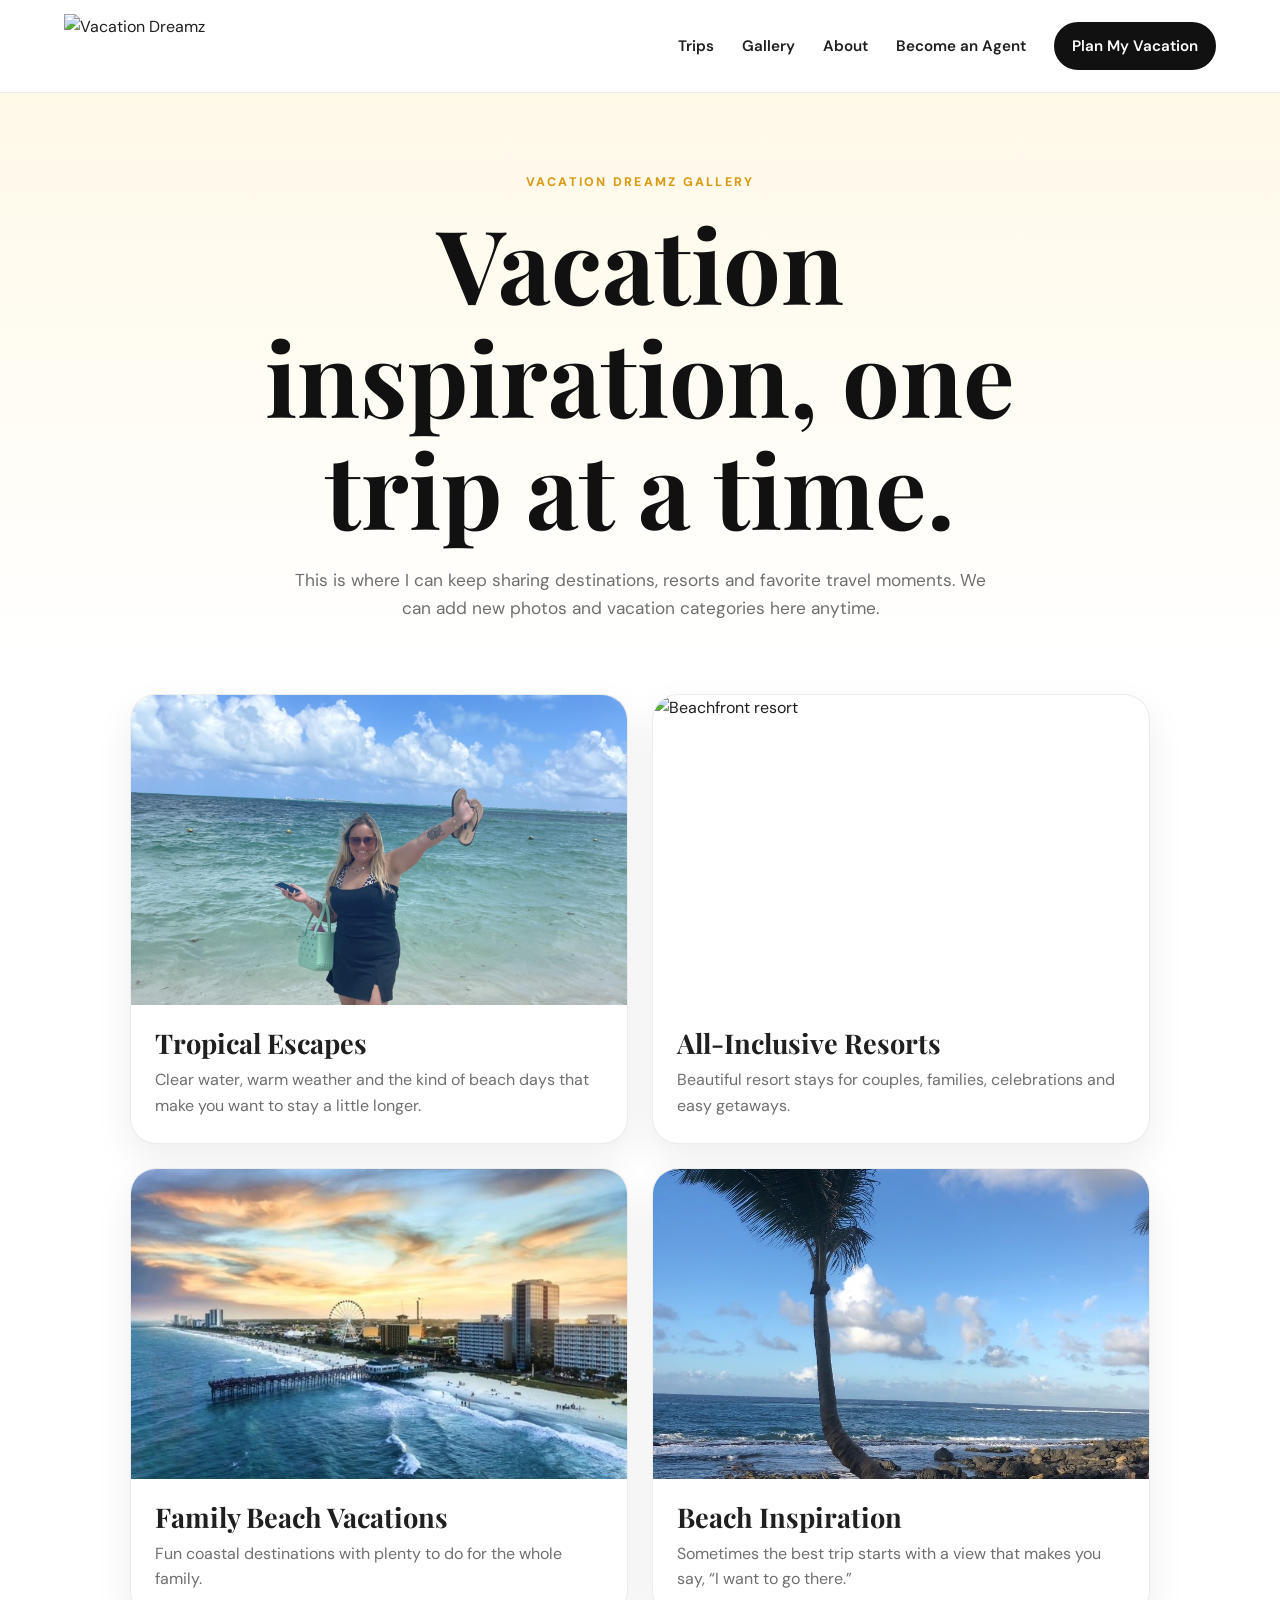
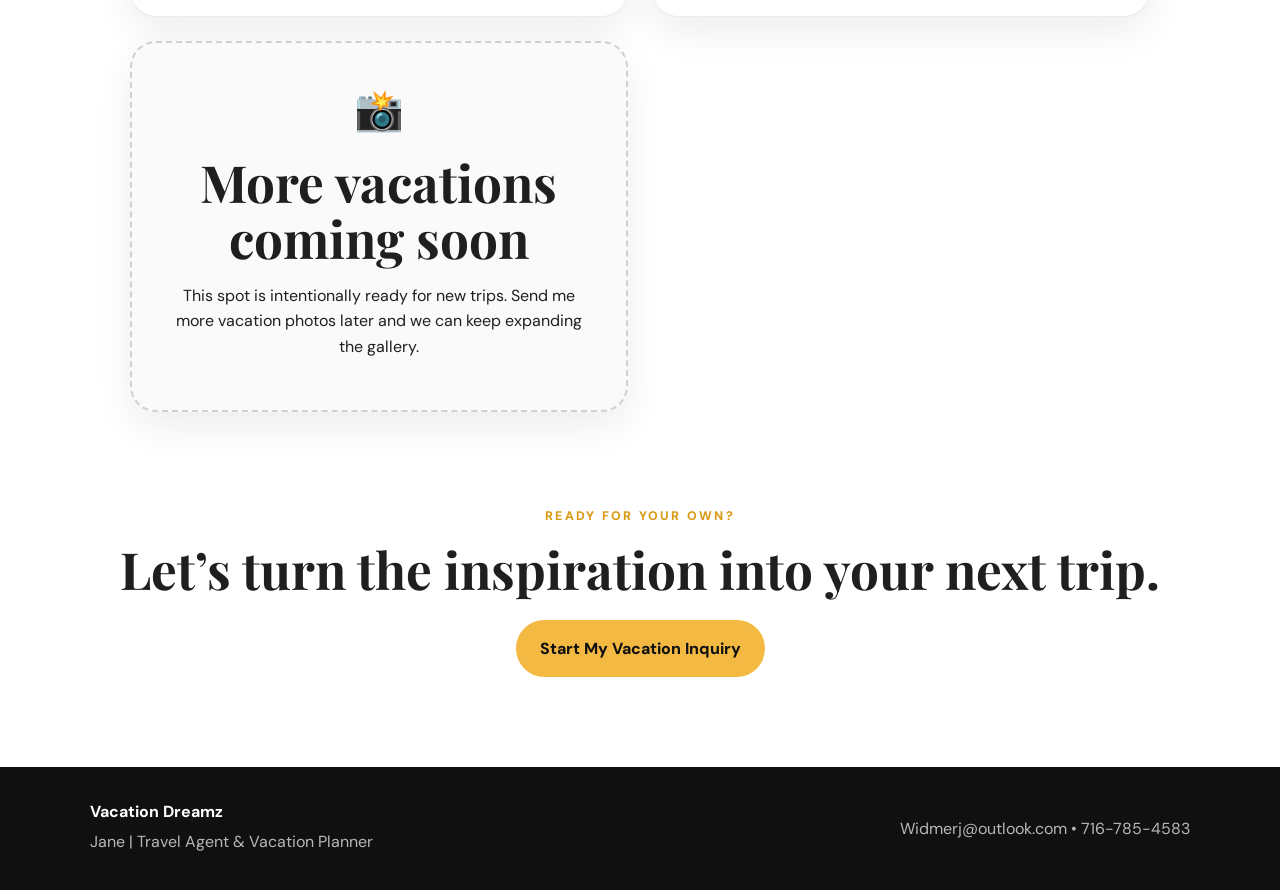
==== gallery.html @ 9902a414 "Add files via upload" ====
<!DOCTYPE html>
<html lang="en">
<head>
  <meta charset="UTF-8" />
  <meta name="viewport" content="width=device-width, initial-scale=1.0" />
  <title>Vacation Gallery | Vacation Dreamz</title>
  <meta name="description" content="Vacation inspiration from Vacation Dreamz by Jane." />
  <link rel="preconnect" href="https://fonts.googleapis.com">
  <link rel="preconnect" href="https://fonts.gstatic.com" crossorigin>
  <link href="https://fonts.googleapis.com/css2?family=DM+Sans:wght@400;500;600;700&family=Playfair+Display:wght@600;700&display=swap" rel="stylesheet">
  <link rel="stylesheet" href="styles.css" />
</head>
<body class="gallery-page">
  <header class="site-header">
    <a class="brand" href="index.html" aria-label="Vacation Dreamz home">
      <img src="vacation-dreamz-logo.svg" alt="Vacation Dreamz" class="brand-logo">
    </a>
    <nav class="nav-links">
      <a href="index.html#services">Trips</a>
      <a href="gallery.html">Gallery</a>
      <a href="index.html#about">About</a>
      <a href="index.html#agent">Become an Agent</a>
      <a class="nav-cta" href="intake.html">Plan My Vacation</a>
    </nav>
  </header>

  <main>
    <section class="gallery-page-hero">
      <p class="eyebrow">VACATION DREAMZ GALLERY</p>
      <h1>Vacation inspiration, one trip at a time.</h1>
      <p>This is where I can keep sharing destinations, resorts and favorite travel moments. We can add new photos and vacation categories here anytime.</p>
    </section>

    <section class="vacation-grid">
      <article class="vacation-card">
        <img src="jane-beach.jpg" alt="Jane on a tropical beach">
        <div class="vacation-card-body">
          <h2>Tropical Escapes</h2>
          <p>Clear water, warm weather and the kind of beach days that make you want to stay a little longer.</p>
        </div>
      </article>

      <article class="vacation-card">
        <img src="dreams-resort.webp" alt="Beachfront resort">
        <div class="vacation-card-body">
          <h2>All-Inclusive Resorts</h2>
          <p>Beautiful resort stays for couples, families, celebrations and easy getaways.</p>
        </div>
      </article>

      <article class="vacation-card">
        <img src="myrtle-beach.jpg" alt="Myrtle Beach coastline">
        <div class="vacation-card-body">
          <h2>Family Beach Vacations</h2>
          <p>Fun coastal destinations with plenty to do for the whole family.</p>
        </div>
      </article>

      <article class="vacation-card">
        <img src="palm-tree.jpg" alt="Palm tree at the ocean">
        <div class="vacation-card-body">
          <h2>Beach Inspiration</h2>
          <p>Sometimes the best trip starts with a view that makes you say, “I want to go there.”</p>
        </div>
      </article>

      <article class="vacation-card add-more-card">
        <div>
          <span>📸</span>
          <h2>More vacations coming soon</h2>
          <p>This spot is intentionally ready for new trips. Send me more vacation photos later and we can keep expanding the gallery.</p>
        </div>
      </article>
    </section>

    <section class="gallery-footer-cta">
      <p class="eyebrow">READY FOR YOUR OWN?</p>
      <h2>Let’s turn the inspiration into your next trip.</h2>
      <a class="btn btn-primary" href="intake.html">Start My Vacation Inquiry</a>
    </section>
  </main>

  <footer>
    <div><strong>Vacation Dreamz</strong><p>Jane | Travel Agent & Vacation Planner</p></div>
    <p>Widmerj@outlook.com • 716-785-4583</p>
  </footer>
</body>
</html>
---- styles.css ----
* { box-sizing: border-box; }
:root {
  --navy:#15324a;
  --teal:#1aa7a1;
  --aqua:#dff8f5;
  --sand:#f6efe3;
  --coral:#ef7c67;
  --ink:#173042;
  --white:#ffffff;
  --muted:#617483;
}
html { scroll-behavior:smooth; }
body {
  margin:0;
  font-family:"DM Sans",sans-serif;
  color:var(--ink);
  background:#fff;
  line-height:1.6;
}
a { color:inherit; text-decoration:none; }
.site-header {
  position:sticky; top:0; z-index:50;
  display:flex; align-items:center; justify-content:space-between;
  padding:14px 5vw;
  background:rgba(255,255,255,.96);
  backdrop-filter:blur(12px);
  border-bottom:1px solid rgba(21,50,74,.08);
}
.brand { display:flex; align-items:center; gap:12px; }
.brand-mark {
  width:44px; height:44px; border-radius:50%;
  display:grid; place-items:center;
  background:linear-gradient(135deg,var(--teal),#49c9c0);
  color:#fff; font-weight:800;
}
.brand strong { display:block; font-family:"Playfair Display",serif; font-size:1.15rem; }
.brand small { display:block; color:var(--muted); font-size:.72rem; letter-spacing:.08em; }
.nav-links { display:flex; align-items:center; gap:28px; font-weight:600; font-size:.95rem; }
.nav-links a:hover { color:var(--teal); }
.nav-cta { background:var(--navy); color:white!important; padding:10px 16px; border-radius:999px; }
.menu-toggle { display:none; background:none; border:0; font-size:1.6rem; }

.hero {
  min-height:760px;
  position:relative;
  display:flex; align-items:center;
  padding:90px 7vw;
  overflow:hidden;
  background:
    linear-gradient(115deg, rgba(13,45,64,.82), rgba(13,45,64,.28)),
    radial-gradient(circle at 85% 25%, #7ee2dc 0 14%, transparent 15%),
    linear-gradient(150deg,#1c8f9a 0%,#4ccdc4 42%,#e8d9bd 72%,#f5efe4 100%);
}
.hero:after {
  content:"";
  position:absolute; left:-8%; right:-8%; bottom:-120px; height:260px;
  background:#fff; border-radius:50% 50% 0 0;
}
.hero-content { position:relative; z-index:2; max-width:760px; color:#fff; }
.eyebrow { font-size:.78rem; font-weight:800; letter-spacing:.18em; color:var(--teal); margin:0 0 14px; }
.eyebrow.light { color:#bff9f3; }
h1,h2,h3 { margin-top:0; line-height:1.1; }
h1,h2 { font-family:"Playfair Display",serif; }
h1 { font-size:clamp(3.1rem,8vw,6.8rem); margin-bottom:22px; max-width:900px; }
h2 { font-size:clamp(2.1rem,4vw,4rem); margin-bottom:22px; }
h3 { font-size:1.2rem; }
.hero-copy { font-size:1.18rem; max-width:690px; color:rgba(255,255,255,.92); }
.hero-actions { display:flex; gap:14px; flex-wrap:wrap; margin-top:32px; }
.btn {
  display:inline-flex; align-items:center; justify-content:center;
  border-radius:999px; padding:14px 22px; font-weight:800;
  transition:.2s ease;
}
.btn:hover { transform:translateY(-2px); }
.btn-primary { background:var(--coral); color:#fff; }
.btn-secondary { border:1px solid rgba(255,255,255,.6); color:#fff; background:rgba(255,255,255,.08); }
.btn-light { background:#fff; color:var(--navy); margin-top:18px; }
.btn-outline { border:1px solid var(--navy); color:var(--navy); }
.hero-card {
  position:absolute; right:7vw; bottom:150px; z-index:3;
  display:flex; align-items:center; gap:14px;
  background:#fff; padding:16px 20px; border-radius:18px;
  box-shadow:0 18px 50px rgba(22,49,73,.22);
}
.hero-card span { font-size:2rem; }
.hero-card strong { display:block; font-size:1.1rem; }
.hero-card p { margin:0; color:var(--muted); font-size:.88rem; }

.section { padding:90px 7vw; }
.intro { display:grid; grid-template-columns:1fr 1fr; gap:70px; align-items:end; max-width:1400px; margin:auto; }
.intro p:last-child { font-size:1.15rem; color:var(--muted); }
.section-heading { max-width:800px; margin-bottom:42px; }
.centered { text-align:center; margin-left:auto; margin-right:auto; }

.services { background:var(--sand); }
.card-grid { display:grid; grid-template-columns:repeat(3,1fr); gap:20px; }
.service-card {
  background:#fff; border-radius:24px; padding:30px;
  box-shadow:0 12px 36px rgba(23,48,66,.06);
}
.service-icon { font-size:2rem; margin-bottom:18px; }
.service-card p { color:var(--muted); margin-bottom:0; }

.about { display:grid; grid-template-columns:1fr 1fr; gap:70px; align-items:center; }
.photo-placeholder {
  aspect-ratio:4/5; border-radius:32px; overflow:hidden;
  display:flex; flex-direction:column; align-items:center; justify-content:center;
  text-align:center; padding:30px;
  color:#fff;
  background:
    radial-gradient(circle at 70% 20%,rgba(255,255,255,.28),transparent 20%),
    linear-gradient(160deg,#155e75,#26a6a0 55%,#e8cfa5);
}
.photo-placeholder span { font-weight:800; letter-spacing:.12em; }
.photo-placeholder small { margin-top:8px; max-width:260px; opacity:.85; }
.about-copy p { color:var(--muted); font-size:1.05rem; }
.text-link { color:var(--teal); font-weight:800; }

.why { background:var(--aqua); }
.why-grid { display:grid; grid-template-columns:repeat(4,1fr); gap:18px; }
.why-grid > div { background:rgba(255,255,255,.72); border-radius:22px; padding:26px; }
.why-grid strong { color:var(--teal); font-size:.82rem; letter-spacing:.14em; }
.why-grid p { color:var(--muted); }

.agent { background:#fff; }
.agent-panel {
  background:linear-gradient(135deg,var(--navy),#1f6572);
  color:#fff; border-radius:34px; padding:56px;
  display:grid; grid-template-columns:1.3fr .9fr; gap:50px; align-items:center;
}
.agent-panel p { color:rgba(255,255,255,.82); }
.agent-badges { display:grid; grid-template-columns:1fr 1fr; gap:14px; }
.agent-badges div { background:rgba(255,255,255,.1); border:1px solid rgba(255,255,255,.13); padding:20px; border-radius:18px; }
.agent-badges span { display:block; font-size:1.5rem; margin-bottom:8px; }

.contact { background:linear-gradient(180deg,#fff,#f8f2e7); }
.contact-card { max-width:900px; margin:auto; text-align:center; }
.contact-card > p { color:var(--muted); max-width:680px; margin:0 auto 28px; }
.contact-actions { display:flex; gap:12px; justify-content:center; flex-wrap:wrap; }
.social-links { margin-top:26px; display:flex; gap:12px; justify-content:center; flex-wrap:wrap; color:var(--teal); font-weight:700; }

footer {
  padding:32px 7vw; background:#102838; color:#fff;
  display:flex; justify-content:space-between; align-items:center; gap:30px;
}
footer p { color:rgba(255,255,255,.7); margin:4px 0; }

@media (max-width:900px) {
  .nav-links { display:none; position:absolute; top:73px; left:0; right:0; flex-direction:column; background:#fff; padding:24px; box-shadow:0 12px 30px rgba(0,0,0,.08); }
  .nav-links.open { display:flex; }
  .menu-toggle { display:block; }
  .hero { min-height:700px; padding-top:70px; }
  .hero-card { right:6vw; bottom:145px; }
  .intro,.about,.agent-panel { grid-template-columns:1fr; gap:38px; }
  .card-grid { grid-template-columns:1fr 1fr; }
  .why-grid { grid-template-columns:1fr 1fr; }
}
@media (max-width:620px) {
  .brand small { display:none; }
  .hero { min-height:760px; padding:70px 6vw 170px; align-items:flex-start; }
  h1 { font-size:3.55rem; }
  .hero-card { left:6vw; right:6vw; bottom:118px; }
  .section { padding:70px 6vw; }
  .card-grid,.why-grid,.agent-badges { grid-template-columns:1fr; }
  .agent-panel { padding:34px 24px; }
  footer { flex-direction:column; align-items:flex-start; }
}


.brand-logo { height:58px; width:auto; display:block; }
.form-page { background:linear-gradient(180deg,#fff7fb 0%,#ffffff 38%,#eefcfb 100%); min-height:100vh; }
.form-hero { max-width:980px; margin:0 auto; padding:85px 7vw 35px; text-align:center; }
.form-hero h1 { color:var(--navy); font-size:clamp(2.8rem,6vw,5.4rem); margin-bottom:18px; }
.form-hero p:last-child { max-width:720px; margin:0 auto; color:var(--muted); font-size:1.08rem; }
.intake-wrap { max-width:1000px; margin:0 auto; padding:20px 5vw 90px; }
.intake-form { display:grid; gap:24px; }
.form-section { background:#fff; border:1px solid rgba(21,50,74,.08); border-radius:28px; padding:34px; box-shadow:0 14px 40px rgba(21,50,74,.06); }
.form-section-heading { display:flex; gap:16px; align-items:center; margin-bottom:26px; padding-bottom:18px; border-bottom:1px solid #edf1f2; }
.form-section-heading > span { width:42px; height:42px; border-radius:50%; display:grid; place-items:center; background:#fbe3ed; color:#cf4d83; font-weight:800; }
.form-section-heading h2 { font-size:1.8rem; margin:0 0 3px; }
.form-section-heading p { margin:0; color:var(--muted); }
.form-grid { display:grid; gap:18px; }
.form-grid.two { grid-template-columns:1fr 1fr; }
.intake-form label, .intake-form legend { font-weight:700; color:var(--ink); }
.intake-form input, .intake-form select, .intake-form textarea {
  width:100%; margin-top:8px; padding:13px 14px; border:1px solid #cfd9dd; border-radius:12px;
  font:inherit; color:var(--ink); background:#fff;
}
.intake-form input:focus, .intake-form select:focus, .intake-form textarea:focus {
  outline:3px solid rgba(26,167,161,.13); border-color:var(--teal);
}
.intake-form > .form-section > label { display:block; margin-top:18px; }
fieldset { border:0; padding:0; margin:22px 0; }
legend { margin-bottom:12px; }
.check-grid { display:grid; grid-template-columns:1fr 1fr; gap:10px 14px; }
.check-grid label { display:flex; align-items:center; gap:10px; padding:11px 13px; border:1px solid #dbe3e6; border-radius:12px; font-weight:600; background:#fbfdfd; }
.check-grid input { width:auto; margin:0; accent-color:var(--teal); }
.consent { display:flex!important; gap:12px; align-items:flex-start; font-weight:500!important; line-height:1.45; }
.consent input { width:auto; margin-top:4px; }
.submit-panel { text-align:center; background:linear-gradient(135deg,#15324a,#1f6572); color:#fff; border-radius:28px; padding:42px 28px; }
.submit-panel h2 { margin-bottom:12px; }
.submit-panel p { color:rgba(255,255,255,.82); max-width:620px; margin:0 auto 22px; }
.submit-panel small { display:block; margin-top:14px; color:rgba(255,255,255,.7); }
@media (max-width:700px) {
  .brand-logo { height:46px; }
  .form-grid.two, .check-grid { grid-template-columns:1fr; }
  .form-section { padding:24px 18px; }
  .form-hero { padding-top:55px; }
}

.travel-gallery { background:#fff; }
.travel-gallery .section-heading p:last-child { color:var(--muted); }
.gallery-grid {
  display:grid; grid-template-columns:1.15fr .85fr .85fr;
  grid-template-rows:300px 300px; gap:16px;
}
.gallery-grid figure { margin:0; position:relative; overflow:hidden; border-radius:24px; }
.gallery-grid img { width:100%; height:100%; object-fit:cover; display:block; transition:transform .45s ease; }
.gallery-grid figure:hover img { transform:scale(1.035); }
.gallery-grid figcaption {
  position:absolute; left:16px; bottom:16px; color:#fff; font-weight:800;
  background:rgba(13,45,64,.66); backdrop-filter:blur(5px); padding:8px 12px; border-radius:999px;
}
.gallery-wide { grid-row:1 / 3; }
.gallery-tall { grid-row:1 / 3; }
.about-photo { width:100%; aspect-ratio:4/5; object-fit:cover; object-position:center 45%; border-radius:32px; display:block; box-shadow:0 18px 50px rgba(21,50,74,.14); }
@media (max-width:900px) {
  .gallery-grid { grid-template-columns:1fr 1fr; grid-template-rows:360px 260px 260px; }
  .gallery-wide { grid-column:1 / 2; grid-row:1 / 2; }
  .gallery-tall { grid-column:2 / 3; grid-row:1 / 3; }
}
@media (max-width:620px) {
  .gallery-grid { display:grid; grid-template-columns:1fr; grid-template-rows:none; }
  .gallery-grid figure, .gallery-wide, .gallery-tall { grid-column:auto; grid-row:auto; height:280px; }
  .gallery-grid .gallery-tall { height:430px; }
}


/* --- Fix: keep both hero buttons above the white curved design --- */
.hero-content {
  position: relative;
  z-index: 5;
}

.hero-actions {
  position: relative;
  z-index: 20;
  margin-bottom: 48px;
}

.hero-actions .btn {
  position: relative;
  z-index: 21;
}

.hero::after {
  z-index: 1;
  pointer-events: none;
}

@media (max-width: 900px) {
  .hero-actions {
    margin-bottom: 56px;
  }
}

@media (max-width: 620px) {
  .hero-actions {
    margin-bottom: 64px;
  }
}


/* =========================================================
   VACATION DREAMZ BRAND REFRESH
   Black + Gold + White + Tropical Aqua
   ========================================================= */
:root {
  --navy: #161616;
  --teal: #18b8b2;
  --aqua: #e8fbfa;
  --sand: #faf7ef;
  --coral: #f4b942;
  --gold: #f4b942;
  --gold-deep: #d99a16;
  --black: #111111;
  --ink: #1f1f1f;
  --white: #ffffff;
  --muted: #6f6f6f;
}

body {
  background: #ffffff;
  color: var(--ink);
}

.site-header {
  background: rgba(255,255,255,.97);
  border-bottom: 1px solid rgba(17,17,17,.08);
}

.nav-links a:hover {
  color: var(--gold-deep);
}

.nav-cta {
  background: var(--black);
  color: #fff !important;
  border: 2px solid var(--black);
}

.nav-cta:hover {
  background: var(--gold);
  border-color: var(--gold);
  color: var(--black) !important;
}

.hero {
  background:
    linear-gradient(115deg, rgba(0,0,0,.74), rgba(0,0,0,.18)),
    radial-gradient(circle at 86% 22%, rgba(244,185,66,.75) 0 11%, transparent 12%),
    linear-gradient(150deg,#063c43 0%,#17a9a3 42%,#f1d796 72%,#ffffff 100%);
}

.eyebrow {
  color: var(--gold-deep);
}

.eyebrow.light {
  color: #ffe199;
}

.btn-primary {
  background: var(--gold);
  color: var(--black);
  border: 2px solid var(--gold);
}

.btn-primary:hover {
  background: #ffd36b;
}

.btn-secondary {
  border: 2px solid rgba(255,255,255,.8);
  color: #fff;
  background: rgba(0,0,0,.15);
}

.btn-secondary:hover {
  background: #fff;
  color: var(--black);
}

.btn-dark {
  background: var(--black);
  color: #fff;
  border: 2px solid var(--black);
}

.btn-dark:hover {
  background: var(--gold);
  color: var(--black);
  border-color: var(--gold);
}

.btn-outline {
  border: 2px solid var(--black);
  color: var(--black);
  background: #fff;
}

.btn-outline:hover {
  background: var(--black);
  color: #fff;
}

.services {
  background: var(--sand);
}

.service-card {
  border: 1px solid rgba(17,17,17,.06);
}

.why {
  background: var(--aqua);
}

.why-grid strong,
.text-link,
.social-links {
  color: var(--gold-deep);
}

.agent-panel {
  background: linear-gradient(135deg,#111111,#20393c);
  border: 1px solid rgba(244,185,66,.28);
}

.agent-badges div {
  border-color: rgba(244,185,66,.25);
}

.btn-light {
  background: var(--gold);
  color: var(--black);
}

.contact {
  background: linear-gradient(180deg,#fff,#faf7ef);
}

footer {
  background: #101010;
}

.brand-logo {
  height: 64px;
}

/* Hero curve/button fix */
.hero-content {
  position: relative;
  z-index: 6;
}

.hero-actions {
  position: relative;
  z-index: 20;
  margin-bottom: 58px;
}

.hero-actions .btn {
  position: relative;
  z-index: 21;
}

.hero::after {
  z-index: 1;
  pointer-events: none;
}

/* Refreshed gallery */
.travel-gallery {
  background: #ffffff;
}

.travel-gallery .section-heading p:last-child {
  color: var(--muted);
  max-width: 720px;
  margin-left: auto;
  margin-right: auto;
}

.gallery-grid {
  display: grid;
  grid-template-columns: 1.3fr 1fr 1fr;
  grid-template-rows: 280px 280px;
  gap: 18px;
}

.gallery-grid figure {
  margin: 0;
  position: relative;
  overflow: hidden;
  border-radius: 24px;
  background: #eee;
  box-shadow: 0 16px 38px rgba(17,17,17,.08);
}

.gallery-grid .gallery-feature {
  grid-row: 1 / 3;
}

.gallery-grid img {
  width: 100%;
  height: 100%;
  object-fit: cover;
  display: block;
}

.gallery-grid figcaption {
  position: absolute;
  left: 16px;
  bottom: 16px;
  color: var(--black);
  font-weight: 800;
  background: rgba(244,185,66,.94);
  padding: 9px 13px;
  border-radius: 999px;
  box-shadow: 0 5px 20px rgba(0,0,0,.12);
}

.gallery-cta {
  display: flex;
  justify-content: center;
  margin-top: 28px;
}

.about-photo {
  border: 8px solid #fff;
  outline: 1px solid rgba(17,17,17,.06);
  box-shadow: 0 18px 45px rgba(17,17,17,.12);
}

/* Form accents */
.form-page {
  background: linear-gradient(180deg,#fffaf0 0%,#ffffff 38%,#eefcfc 100%);
}

.form-section-heading > span {
  background: #fff1c4;
  color: #8a5b00;
}

.intake-form input:focus,
.intake-form select:focus,
.intake-form textarea:focus {
  outline: 3px solid rgba(244,185,66,.18);
  border-color: var(--gold-deep);
}

.check-grid input {
  accent-color: var(--gold-deep);
}

.submit-panel {
  background: linear-gradient(135deg,#111111,#20393c);
  border: 1px solid rgba(244,185,66,.24);
}

/* Dedicated gallery page */
.gallery-page {
  background: #fff;
}

.gallery-page-hero {
  text-align: center;
  padding: 80px 7vw 42px;
  background: linear-gradient(180deg,#fff9e8,#fff);
}

.gallery-page-hero h1 {
  color: var(--black);
  max-width: 900px;
  margin-left: auto;
  margin-right: auto;
}

.gallery-page-hero p:last-child {
  max-width: 720px;
  margin: 0 auto;
  color: var(--muted);
  font-size: 1.08rem;
}

.vacation-grid {
  max-width: 1200px;
  margin: 0 auto;
  padding: 30px 7vw 95px;
  display: grid;
  grid-template-columns: repeat(2,1fr);
  gap: 24px;
}

.vacation-card {
  background: #fff;
  border: 1px solid rgba(17,17,17,.08);
  border-radius: 26px;
  overflow: hidden;
  box-shadow: 0 15px 38px rgba(17,17,17,.07);
}

.vacation-card img {
  width: 100%;
  aspect-ratio: 16/10;
  object-fit: cover;
  display: block;
}

.vacation-card-body {
  padding: 24px;
}

.vacation-card-body h2 {
  font-size: 1.7rem;
  margin-bottom: 8px;
}

.vacation-card-body p {
  margin: 0;
  color: var(--muted);
}

.add-more-card {
  border: 2px dashed rgba(17,17,17,.18);
  min-height: 320px;
  display: flex;
  align-items: center;
  justify-content: center;
  text-align: center;
  padding: 35px;
  background: #fafafa;
}

.add-more-card div {
  max-width: 430px;
}

.add-more-card span {
  font-size: 2.5rem;
  display: block;
  margin-bottom: 12px;
}

.add-more-card h2 {
  margin-bottom: 10px;
}

.gallery-footer-cta {
  text-align: center;
  padding: 0 7vw 90px;
}

@media (max-width:900px) {
  .gallery-grid {
    grid-template-columns: 1fr 1fr;
    grid-template-rows: 350px 260px 260px;
  }
  .gallery-grid .gallery-feature {
    grid-row: 1 / 2;
  }
  .vacation-grid {
    grid-template-columns: 1fr;
  }
  .hero-actions {
    margin-bottom: 66px;
  }
}

@media (max-width:620px) {
  .brand-logo {
    height: 52px;
  }
  .gallery-grid {
    grid-template-columns: 1fr;
    grid-template-rows: none;
  }
  .gallery-grid figure,
  .gallery-grid .gallery-feature {
    grid-row: auto;
    height: 280px;
  }
  .gallery-grid .gallery-feature {
    height: 420px;
  }
  .hero-actions {
    margin-bottom: 72px;
  }
}
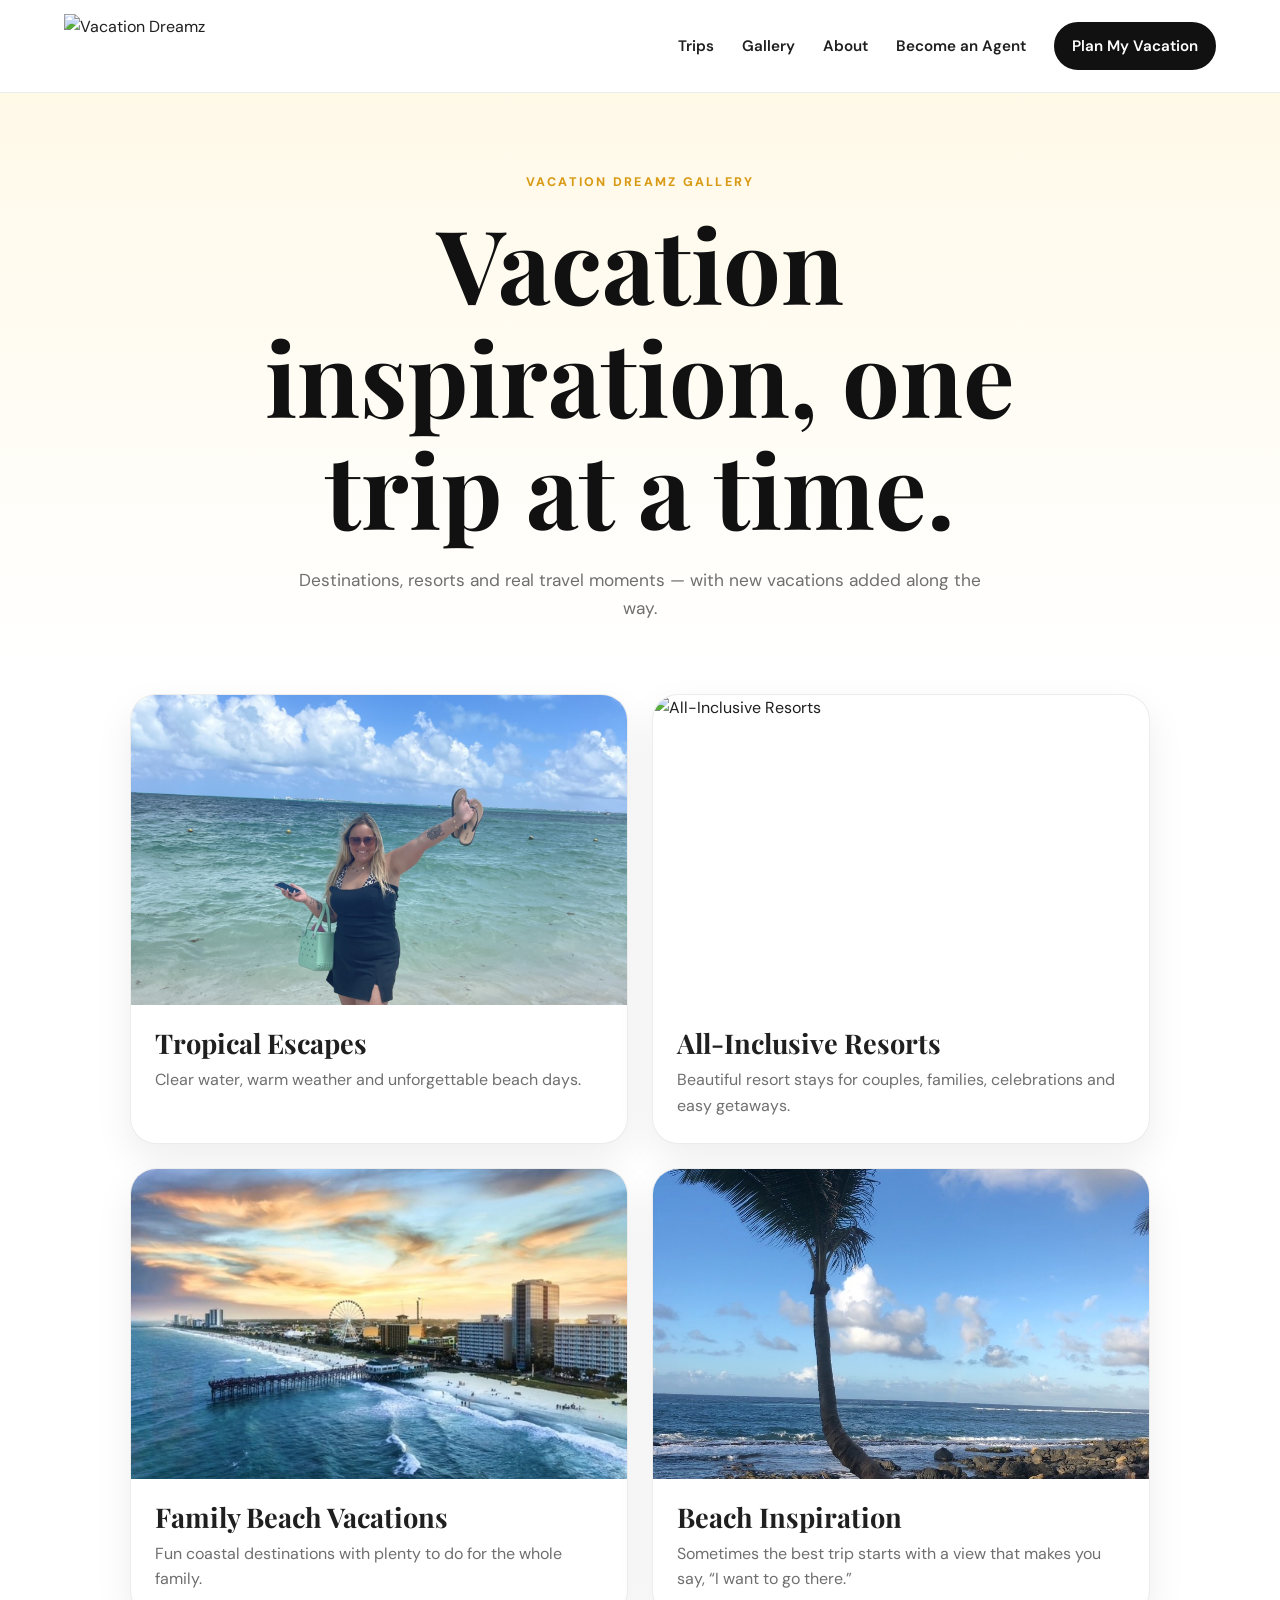
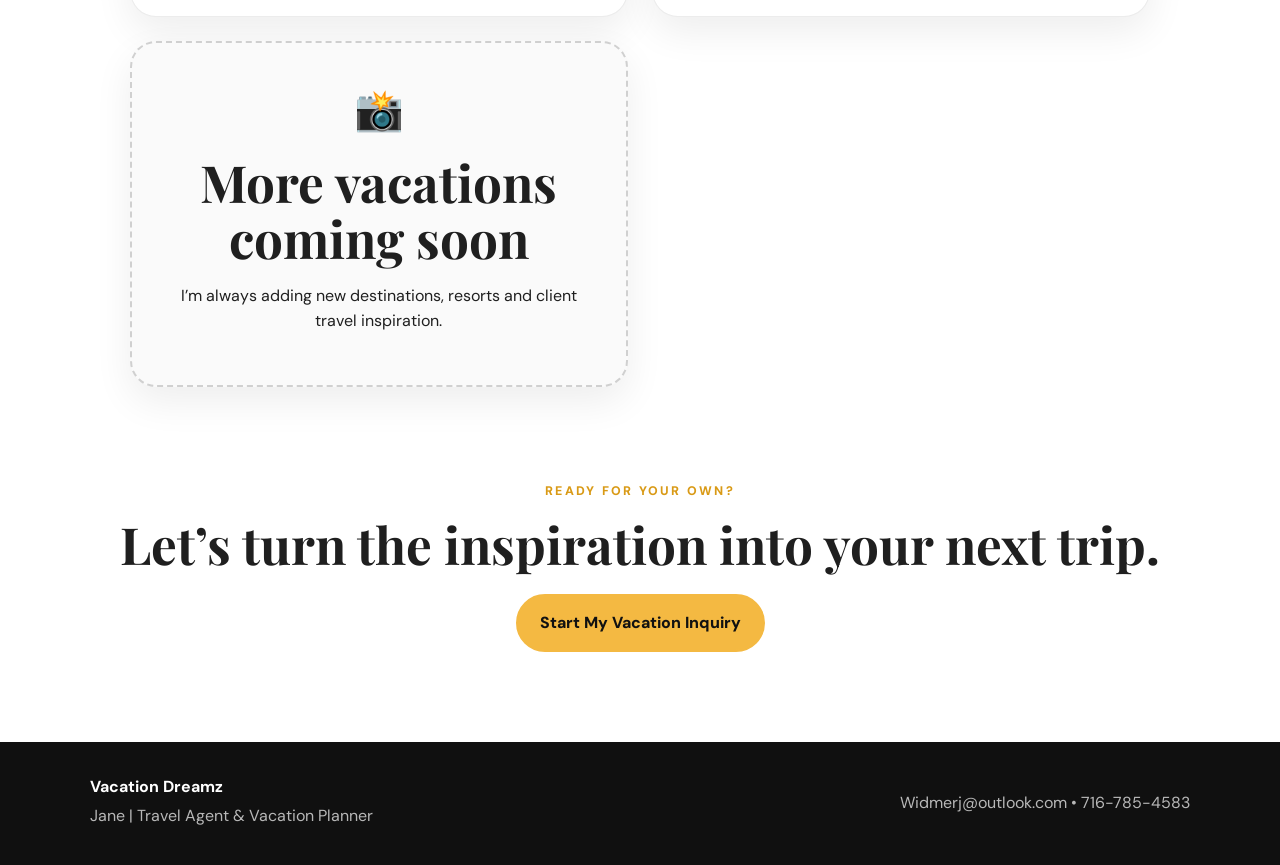
==== commit 92ed4c05: "Add files via upload" ====
--- a/gallery.html
+++ b/gallery.html
@@ -4,7 +4,6 @@
   <meta charset="UTF-8" />
   <meta name="viewport" content="width=device-width, initial-scale=1.0" />
   <title>Vacation Gallery | Vacation Dreamz</title>
-  <meta name="description" content="Vacation inspiration from Vacation Dreamz by Jane." />
   <link rel="preconnect" href="https://fonts.googleapis.com">
   <link rel="preconnect" href="https://fonts.gstatic.com" crossorigin>
   <link href="https://fonts.googleapis.com/css2?family=DM+Sans:wght@400;500;600;700&family=Playfair+Display:wght@600;700&display=swap" rel="stylesheet">
@@ -12,9 +11,7 @@
 </head>
 <body class="gallery-page">
   <header class="site-header">
-    <a class="brand" href="index.html" aria-label="Vacation Dreamz home">
-      <img src="vacation-dreamz-logo.svg" alt="Vacation Dreamz" class="brand-logo">
-    </a>
+    <a class="brand" href="index.html"><img src="vacation-dreamz-logo.svg" alt="Vacation Dreamz" class="brand-logo"></a>
     <nav class="nav-links">
       <a href="index.html#services">Trips</a>
       <a href="gallery.html">Gallery</a>
@@ -28,50 +25,10 @@
     <section class="gallery-page-hero">
       <p class="eyebrow">VACATION DREAMZ GALLERY</p>
       <h1>Vacation inspiration, one trip at a time.</h1>
-      <p>This is where I can keep sharing destinations, resorts and favorite travel moments. We can add new photos and vacation categories here anytime.</p>
+      <p>Destinations, resorts and real travel moments — with new vacations added along the way.</p>
     </section>
 
-    <section class="vacation-grid">
-      <article class="vacation-card">
-        <img src="jane-beach.jpg" alt="Jane on a tropical beach">
-        <div class="vacation-card-body">
-          <h2>Tropical Escapes</h2>
-          <p>Clear water, warm weather and the kind of beach days that make you want to stay a little longer.</p>
-        </div>
-      </article>
-
-      <article class="vacation-card">
-        <img src="dreams-resort.webp" alt="Beachfront resort">
-        <div class="vacation-card-body">
-          <h2>All-Inclusive Resorts</h2>
-          <p>Beautiful resort stays for couples, families, celebrations and easy getaways.</p>
-        </div>
-      </article>
-
-      <article class="vacation-card">
-        <img src="myrtle-beach.jpg" alt="Myrtle Beach coastline">
-        <div class="vacation-card-body">
-          <h2>Family Beach Vacations</h2>
-          <p>Fun coastal destinations with plenty to do for the whole family.</p>
-        </div>
-      </article>
-
-      <article class="vacation-card">
-        <img src="palm-tree.jpg" alt="Palm tree at the ocean">
-        <div class="vacation-card-body">
-          <h2>Beach Inspiration</h2>
-          <p>Sometimes the best trip starts with a view that makes you say, “I want to go there.”</p>
-        </div>
-      </article>
-
-      <article class="vacation-card add-more-card">
-        <div>
-          <span>📸</span>
-          <h2>More vacations coming soon</h2>
-          <p>This spot is intentionally ready for new trips. Send me more vacation photos later and we can keep expanding the gallery.</p>
-        </div>
-      </article>
-    </section>
+    <section id="vacationGrid" class="vacation-grid"></section>
 
     <section class="gallery-footer-cta">
       <p class="eyebrow">READY FOR YOUR OWN?</p>
@@ -84,5 +41,26 @@
     <div><strong>Vacation Dreamz</strong><p>Jane | Travel Agent & Vacation Planner</p></div>
     <p>Widmerj@outlook.com • 716-785-4583</p>
   </footer>
+
+  <script src="gallery-data.js"></script>
+  <script>
+    const grid = document.getElementById("vacationGrid");
+    (window.vacationGallery || []).forEach(item => {
+      const card = document.createElement("article");
+      card.className = "vacation-card";
+      card.innerHTML = `
+        <img src="${item.image}" alt="${item.title}" loading="lazy">
+        <div class="vacation-card-body">
+          <h2>${item.title}</h2>
+          <p>${item.caption}</p>
+        </div>`;
+      grid.appendChild(card);
+    });
+
+    const more = document.createElement("article");
+    more.className = "vacation-card add-more-card";
+    more.innerHTML = `<div><span>📸</span><h2>More vacations coming soon</h2><p>I’m always adding new destinations, resorts and client travel inspiration.</p></div>`;
+    grid.appendChild(more);
+  </script>
 </body>
-</html>+</html>
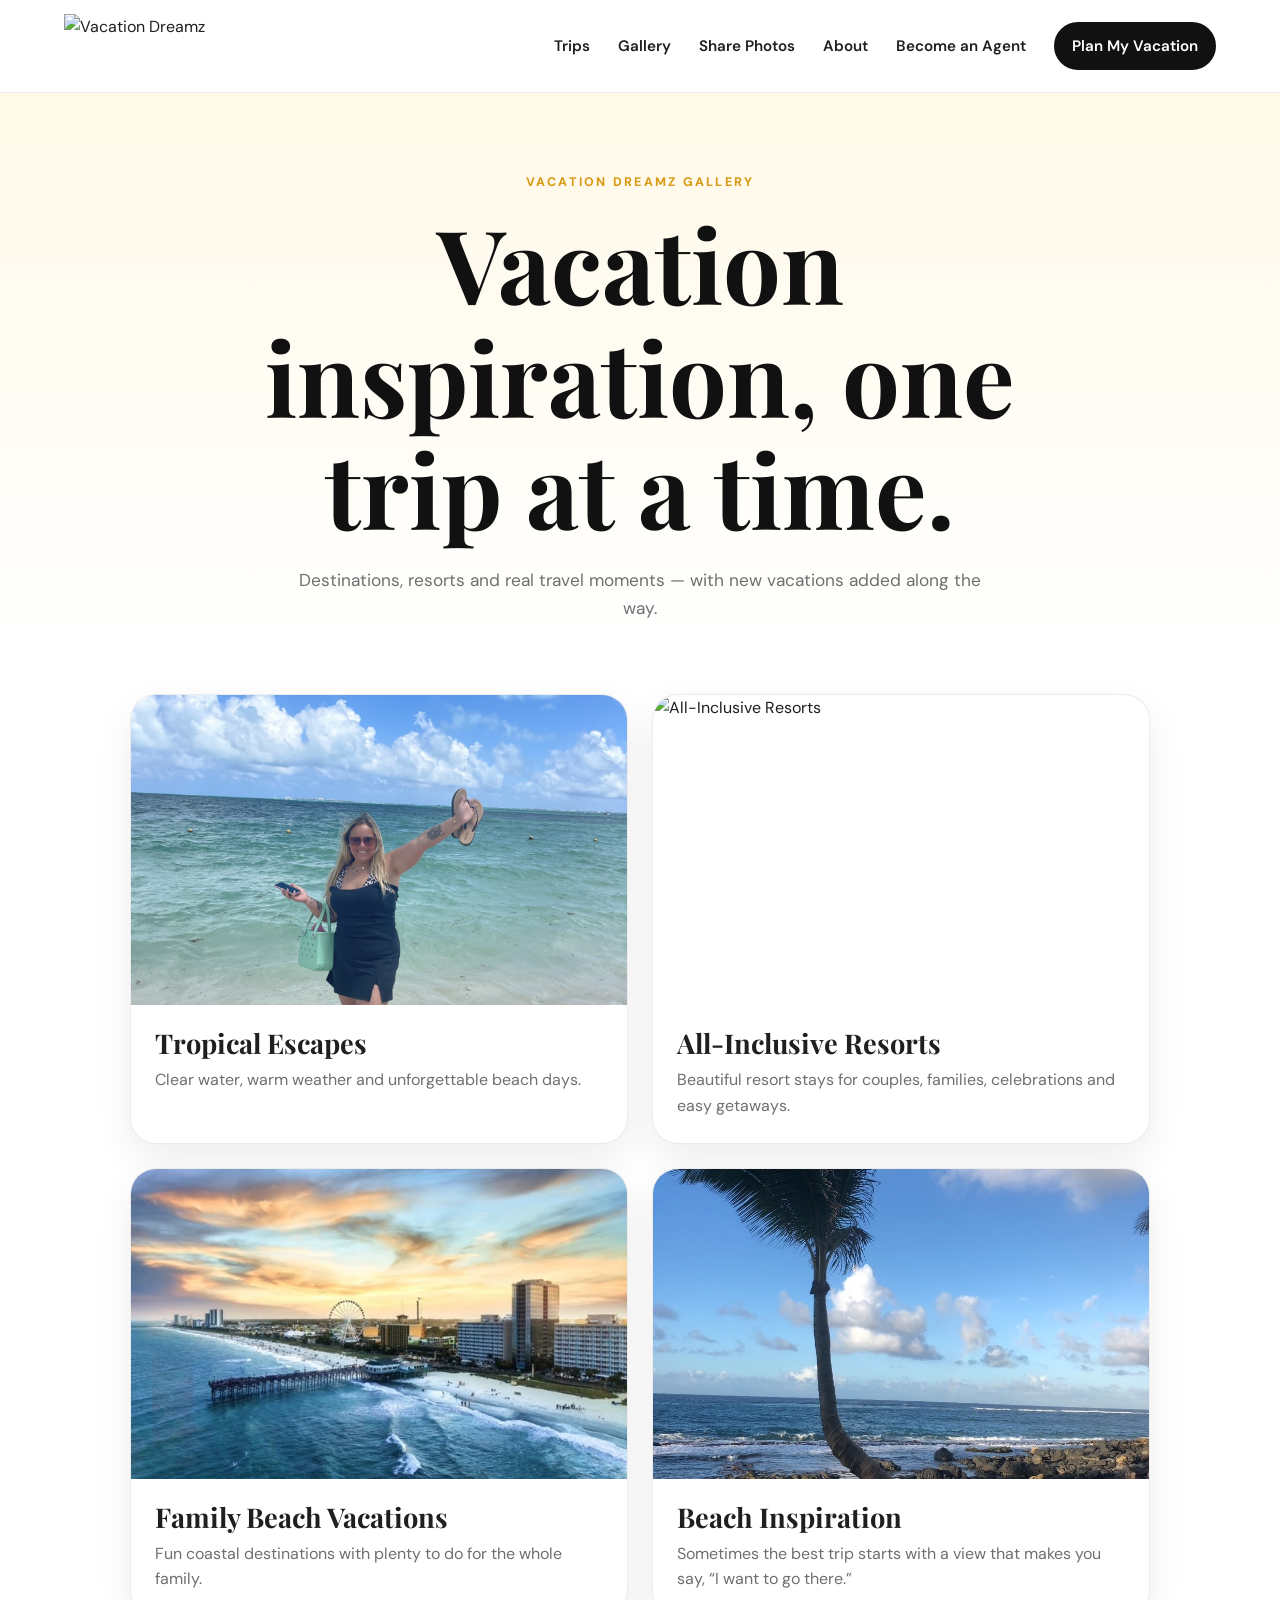
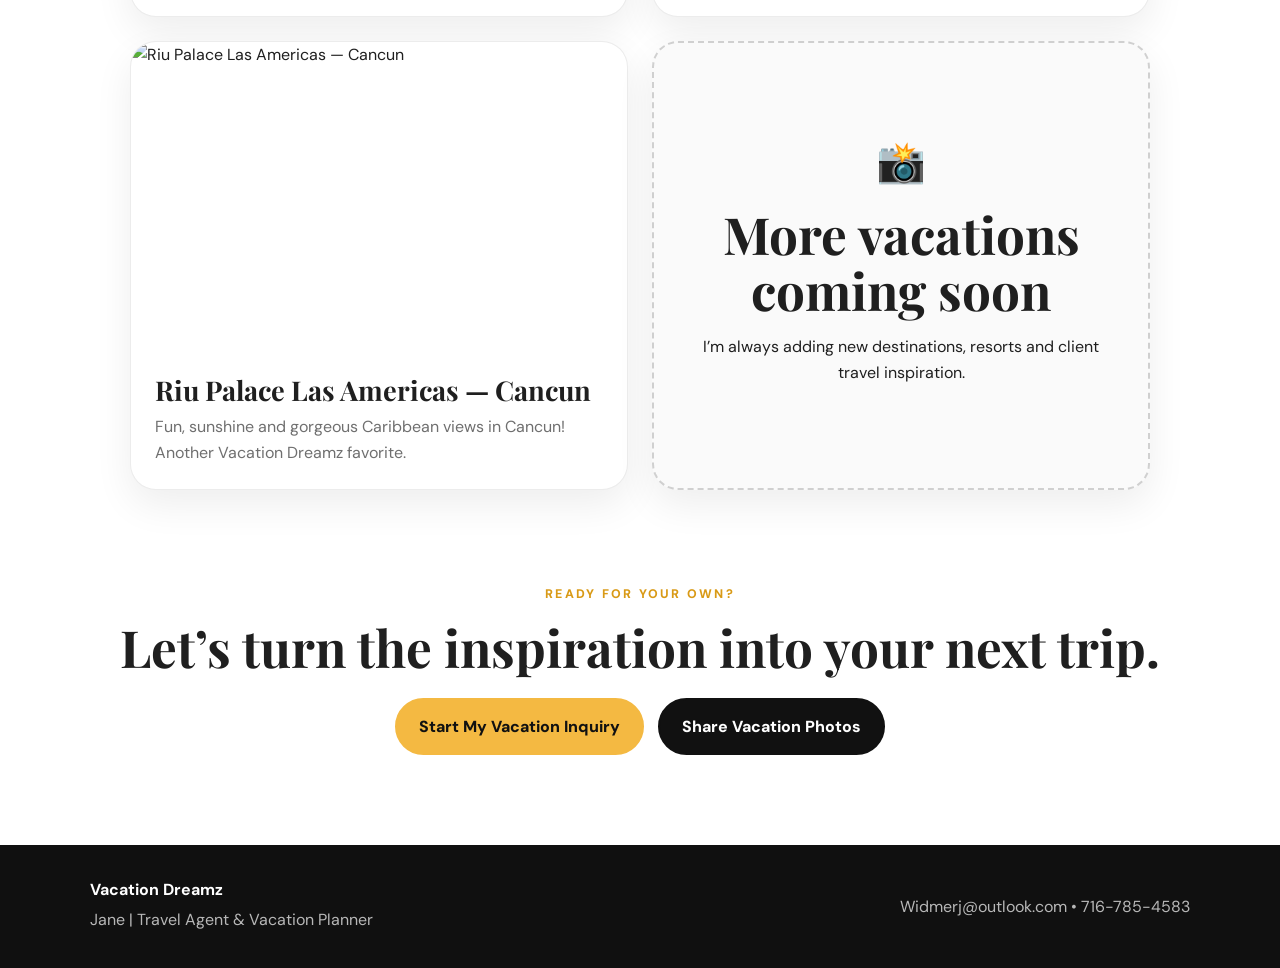
==== commit 642b5213: "Add files via upload" ====
--- a/gallery.html
+++ b/gallery.html
@@ -15,6 +15,7 @@
     <nav class="nav-links">
       <a href="index.html#services">Trips</a>
       <a href="gallery.html">Gallery</a>
+      <a href="https://tally.so/r/2Epejb" target="_blank" rel="noopener">Share Photos</a>
       <a href="index.html#about">About</a>
       <a href="index.html#agent">Become an Agent</a>
       <a class="nav-cta" href="intake.html">Plan My Vacation</a>
@@ -34,6 +35,7 @@
       <p class="eyebrow">READY FOR YOUR OWN?</p>
       <h2>Let’s turn the inspiration into your next trip.</h2>
       <a class="btn btn-primary" href="intake.html">Start My Vacation Inquiry</a>
+      <a class="btn btn-dark" href="https://tally.so/r/2Epejb" target="_blank" rel="noopener" style="margin-left:10px;">Share Vacation Photos</a>
     </section>
   </main>
 
--- a/styles.css
+++ b/styles.css
@@ -658,3 +658,49 @@
     margin-bottom: 72px;
   }
 }
+
+
+/* Client vacation photo submission */
+.share-photos {
+  background: #ffffff;
+}
+.share-photos-card {
+  max-width: 1050px;
+  margin: 0 auto;
+  display: grid;
+  grid-template-columns: 110px 1fr;
+  gap: 30px;
+  align-items: center;
+  padding: 42px;
+  border-radius: 30px;
+  background: linear-gradient(135deg, #fff9e8, #eefcfc);
+  border: 1px solid rgba(17,17,17,.08);
+  box-shadow: 0 16px 42px rgba(17,17,17,.07);
+}
+.share-photos-icon {
+  width: 100px;
+  height: 100px;
+  display: grid;
+  place-items: center;
+  border-radius: 50%;
+  background: #111;
+  font-size: 2.8rem;
+  box-shadow: inset 0 0 0 4px #f4b942;
+}
+.share-photos-card h2 {
+  margin-bottom: 14px;
+}
+.share-photos-card p:not(.eyebrow) {
+  color: var(--muted);
+  max-width: 760px;
+}
+@media (max-width: 700px) {
+  .share-photos-card {
+    grid-template-columns: 1fr;
+    text-align: center;
+    padding: 30px 22px;
+  }
+  .share-photos-icon {
+    margin: 0 auto;
+  }
+}
